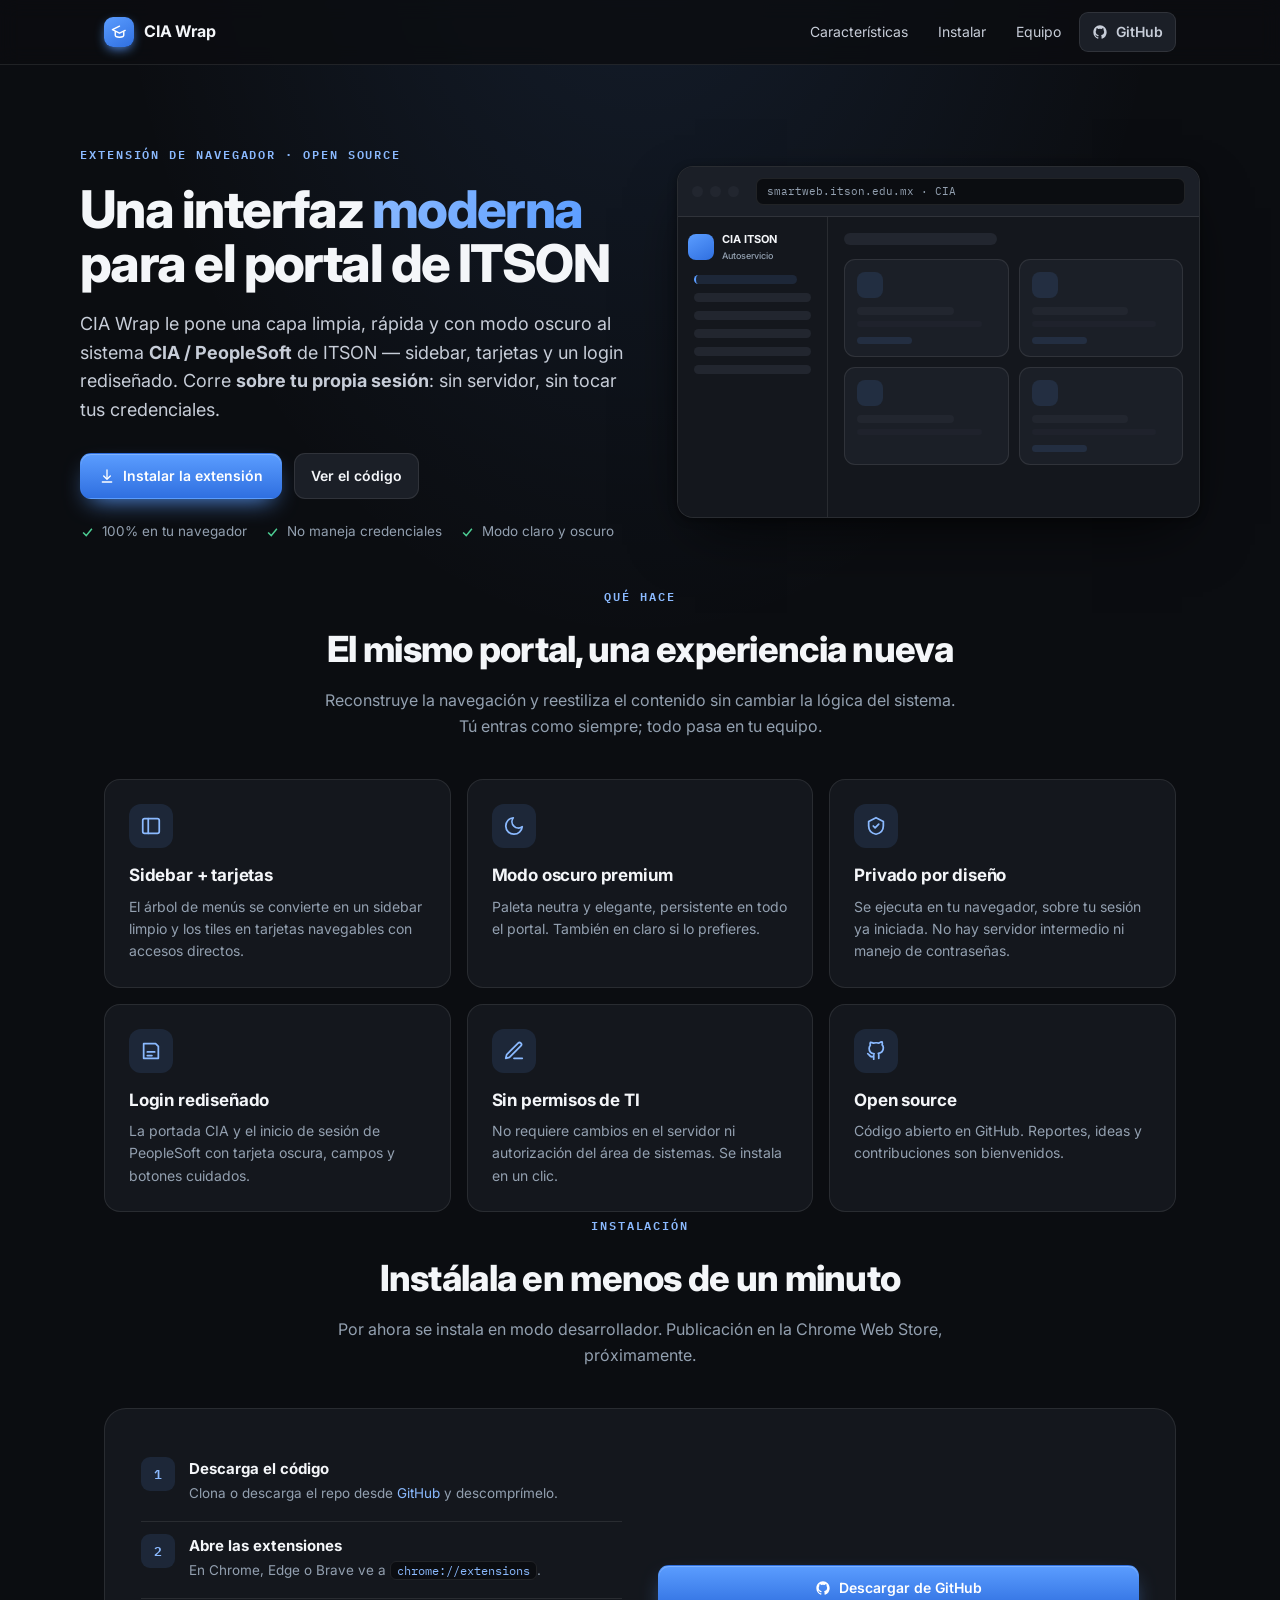
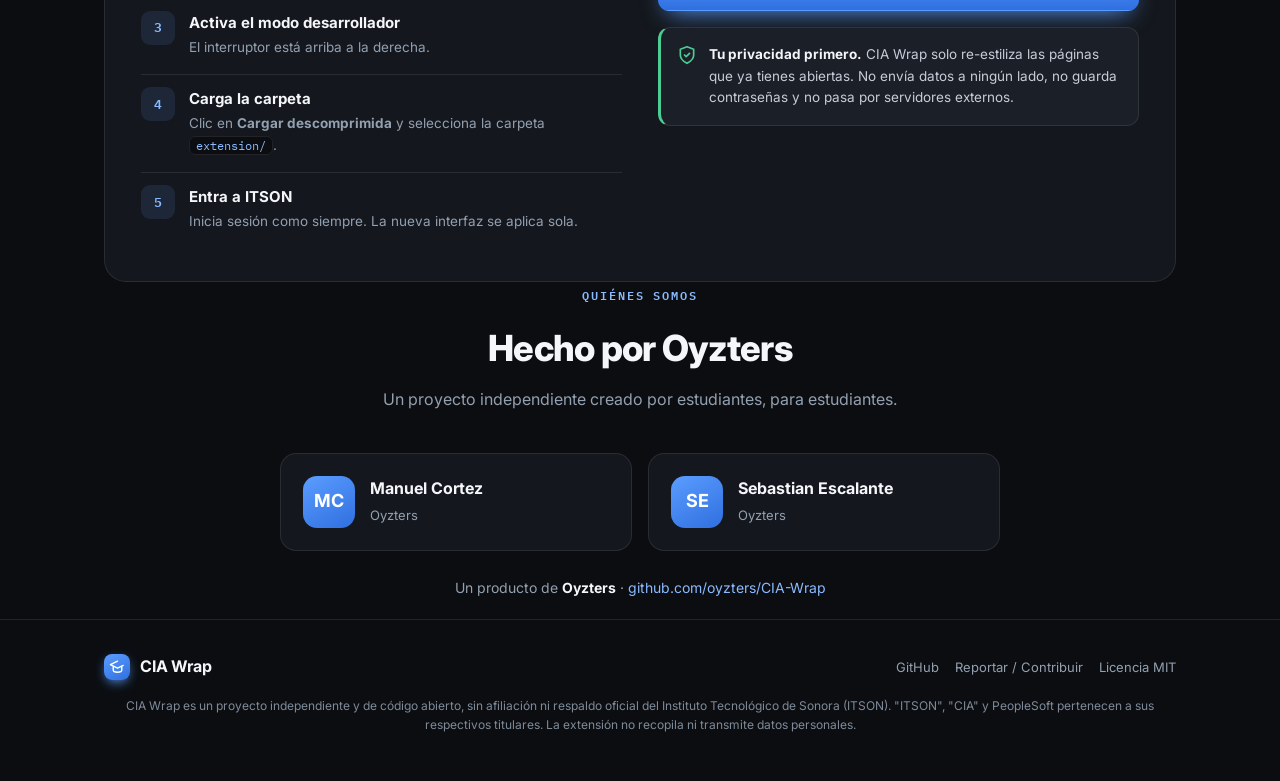
==== index.html @ 45fdf8cf "Landing page (index.html) para Vercel: producto CIA Wrap por Oyzters (Manuel Cortez & Sebastian Esca" ====
<!doctype html>
<html lang="es">
<head>
<meta charset="utf-8">
<meta name="viewport" content="width=device-width, initial-scale=1">
<title>CIA Wrap — Interfaz moderna para el portal de ITSON</title>
<meta name="description" content="Extensión de navegador que le pone una interfaz limpia, rápida y con modo oscuro al sistema CIA / PeopleSoft de ITSON. Corre sobre tu propia sesión: sin servidor, sin credenciales. Open source por Oyzters.">
<meta property="og:title" content="CIA Wrap — Interfaz moderna para el portal de ITSON">
<meta property="og:description" content="Una capa limpia y con modo oscuro sobre el portal CIA / PeopleSoft de ITSON. 100% en tu navegador, open source.">
<meta property="og:type" content="website">
<link rel="preconnect" href="https://fonts.googleapis.com">
<link rel="preconnect" href="https://fonts.gstatic.com" crossorigin>
<link href="https://fonts.googleapis.com/css2?family=Inter:wght@400;500;600;700;800&family=IBM+Plex+Mono:wght@500;600&display=swap" rel="stylesheet">
<style>
  :root{
    --bg:#0b0d11; --surface:#14171d; --surface2:#1b1f27; --surface3:#22262f;
    --ink:#f4f6f9; --ink2:#c7cdd8; --muted:#93a0b0; --line:rgba(255,255,255,.09); --line2:rgba(255,255,255,.16);
    --brand:#5b9dff; --brand2:#8bbaff; --brand-deep:#2f6fe0; --soft:rgba(91,157,255,.12);
    --ok:#4dcd93;
    --radius:16px;
    --sans:'Inter',system-ui,-apple-system,'Segoe UI',Roboto,sans-serif;
    --mono:'IBM Plex Mono',ui-monospace,Menlo,Consolas,monospace;
    --shadow:0 2px 8px rgba(0,0,0,.4), 0 24px 60px -18px rgba(0,0,0,.7);
  }
  *{box-sizing:border-box}
  html{scroll-behavior:smooth}
  body{margin:0; background:var(--bg); color:var(--ink); font-family:var(--sans); line-height:1.6;
    -webkit-font-smoothing:antialiased;
    background-image:radial-gradient(60% 50% at 50% -8%, rgba(91,157,255,.12), transparent 70%);}
  a{color:inherit; text-decoration:none}
  .wrap{max-width:1120px; margin:0 auto; padding:0 24px}
  .eyebrow{font-family:var(--mono); font-size:12px; font-weight:600; letter-spacing:.16em; text-transform:uppercase; color:var(--brand2)}

  /* nav */
  header.nav{position:sticky; top:0; z-index:50; backdrop-filter:blur(10px);
    background:color-mix(in srgb, var(--bg) 82%, transparent); border-bottom:1px solid var(--line)}
  .nav-in{display:flex; align-items:center; gap:16px; height:64px}
  .brand{display:flex; align-items:center; gap:10px; font-weight:700; letter-spacing:-.01em; font-size:16px}
  .brand .mk{width:30px; height:30px; border-radius:9px; display:grid; place-items:center; color:#fff;
    background:linear-gradient(150deg,var(--brand),var(--brand-deep)); box-shadow:0 4px 12px -3px var(--brand); font-size:14px}
  .brand .mk svg{width:17px;height:17px}
  .nav-links{margin-left:auto; display:flex; align-items:center; gap:6px}
  .nav-links a{padding:8px 12px; border-radius:9px; font-size:14px; color:var(--ink2)}
  .nav-links a:hover{background:var(--surface2); color:var(--ink)}
  .btn{display:inline-flex; align-items:center; gap:8px; border-radius:11px; font-weight:600; font-size:14px; cursor:pointer; border:1px solid transparent; transition:transform .12s, filter .12s, background .12s, border-color .12s}
  .btn svg{width:16px;height:16px}
  .btn-primary{background:linear-gradient(180deg,var(--brand),var(--brand-deep)); color:#fff; padding:11px 18px;
    box-shadow:0 10px 24px -10px var(--brand), inset 0 1px 0 rgba(255,255,255,.22)}
  .btn-primary:hover{filter:brightness(1.06); transform:translateY(-1px)}
  .btn-ghost{background:var(--surface2); color:var(--ink); border-color:var(--line); padding:11px 16px}
  .btn-ghost:hover{border-color:var(--line2)}

  /* hero */
  .hero{padding:76px 0 40px; display:grid; grid-template-columns:1.05fr 1fr; gap:48px; align-items:center}
  .hero h1{font-size:clamp(32px,4.6vw,52px); line-height:1.05; letter-spacing:-.03em; margin:16px 0 0; font-weight:800; text-wrap:balance}
  .hero h1 .g{background:linear-gradient(120deg,var(--brand2),var(--brand)); -webkit-background-clip:text; background-clip:text; color:transparent}
  .hero p.lead{color:var(--ink2); font-size:18px; margin:18px 0 28px; max-width:52ch}
  .hero .cta{display:flex; gap:12px; flex-wrap:wrap}
  .hero .tags{display:flex; gap:18px; flex-wrap:wrap; margin-top:22px; color:var(--muted); font-size:13.5px}
  .hero .tags span{display:inline-flex; align-items:center; gap:7px}
  .hero .tags svg{width:15px; height:15px; color:var(--ok)}

  /* mockup */
  .mock{background:var(--surface); border:1px solid var(--line); border-radius:16px; overflow:hidden; box-shadow:var(--shadow)}
  .mock .bar{display:flex; align-items:center; gap:7px; padding:11px 14px; border-bottom:1px solid var(--line); background:var(--surface2)}
  .mock .bar i{width:11px;height:11px;border-radius:50%;background:var(--surface3); display:block}
  .mock .bar .url{margin-left:10px; font-family:var(--mono); font-size:11px; color:var(--muted); background:var(--bg); border:1px solid var(--line); border-radius:7px; padding:4px 10px; flex:1}
  .mock .app{display:grid; grid-template-columns:150px 1fr; min-height:300px}
  .mock .side{border-right:1px solid var(--line); padding:14px 10px; background:var(--surface)}
  .mock .side .b{display:flex; align-items:center; gap:8px; margin-bottom:12px}
  .mock .side .b .l{width:26px;height:26px;border-radius:8px;background:linear-gradient(150deg,var(--brand),var(--brand-deep))}
  .mock .side .b .t{font-size:11px;font-weight:700}
  .mock .side .b .t small{display:block; color:var(--muted); font-weight:500; font-size:9px}
  .mock .side .i{height:9px; border-radius:5px; background:var(--surface3); margin:9px 6px}
  .mock .side .i.on{background:var(--soft); border-left:2px solid var(--brand); width:80%}
  .mock .main{padding:16px}
  .mock .main .h{height:12px; width:45%; border-radius:6px; background:var(--surface3); margin-bottom:14px}
  .mock .cards{display:grid; grid-template-columns:1fr 1fr; gap:10px}
  .mock .card{background:var(--surface2); border:1px solid var(--line); border-radius:11px; padding:12px}
  .mock .card .ic{width:26px;height:26px;border-radius:8px;background:var(--soft); margin-bottom:9px}
  .mock .card .l1{height:8px;width:70%;border-radius:4px;background:var(--surface3); margin-bottom:6px}
  .mock .card .l2{height:6px;width:90%;border-radius:4px;background:var(--surface3); opacity:.6}
  .mock .card .chip{height:7px;width:40%;border-radius:4px;background:var(--soft); margin-top:10px}

  /* sections */
  section{padding:56px 0}
  .sec-head{text-align:center; max-width:640px; margin:0 auto 40px}
  .sec-head h2{font-size:clamp(26px,3.4vw,36px); letter-spacing:-.02em; margin:12px 0 10px; font-weight:800; text-wrap:balance}
  .sec-head p{color:var(--muted); font-size:16px; margin:0}

  .features{display:grid; grid-template-columns:repeat(3,1fr); gap:16px}
  .feat{background:var(--surface); border:1px solid var(--line); border-radius:var(--radius); padding:24px; transition:border-color .15s, transform .15s}
  .feat:hover{border-color:var(--line2); transform:translateY(-3px)}
  .feat .fi{width:44px; height:44px; border-radius:12px; display:grid; place-items:center; background:var(--soft); color:var(--brand2); margin-bottom:14px}
  .feat .fi svg{width:22px; height:22px}
  .feat h3{margin:0 0 6px; font-size:17px; letter-spacing:-.01em}
  .feat p{margin:0; color:var(--muted); font-size:14px}

  /* install */
  .install{background:var(--surface); border:1px solid var(--line); border-radius:22px; padding:36px; display:grid; grid-template-columns:1fr 1fr; gap:36px}
  .steps{counter-reset:s; display:flex; flex-direction:column; gap:4px}
  .step{display:grid; grid-template-columns:34px 1fr; gap:14px; padding:12px 0; border-top:1px solid var(--line)}
  .step:first-child{border-top:none}
  .step::before{counter-increment:s; content:counter(s); font-family:var(--mono); font-weight:600; font-size:13px; color:var(--brand2);
    width:34px; height:34px; display:grid; place-items:center; background:var(--soft); border-radius:9px}
  .step h4{margin:0 0 2px; font-size:15px}
  .step p{margin:0; color:var(--muted); font-size:13.5px}
  .step code{font-family:var(--mono); font-size:12px; background:var(--bg); border:1px solid var(--line); border-radius:6px; padding:1px 6px; color:var(--brand2)}
  .install .aside{display:flex; flex-direction:column; justify-content:center; gap:16px}
  .install .note{display:flex; gap:12px; background:var(--surface2); border:1px solid var(--line); border-left:3px solid var(--ok); border-radius:12px; padding:16px}
  .install .note svg{width:20px;height:20px;color:var(--ok); flex:0 0 auto; margin-top:1px}
  .install .note p{margin:0; font-size:13.5px; color:var(--ink2)}
  .install .note b{color:var(--ink)}

  /* team */
  .team{display:grid; grid-template-columns:repeat(2,1fr); gap:16px; max-width:720px; margin:0 auto}
  .member{background:var(--surface); border:1px solid var(--line); border-radius:var(--radius); padding:22px; display:flex; align-items:center; gap:15px}
  .member .av{width:52px; height:52px; border-radius:14px; display:grid; place-items:center; font-weight:700; font-size:18px; color:#fff;
    background:linear-gradient(150deg,var(--brand),var(--brand-deep))}
  .member h4{margin:0; font-size:16px}
  .member span{color:var(--muted); font-size:13px}
  .oyz{text-align:center; margin-top:26px; color:var(--muted); font-size:14px}
  .oyz b{color:var(--ink)}

  /* footer */
  footer{border-top:1px solid var(--line); padding:34px 0 46px; margin-top:20px}
  .foot{display:flex; align-items:center; gap:16px; flex-wrap:wrap; color:var(--muted); font-size:13px}
  .foot .brand{color:var(--ink)}
  .foot a:hover{color:var(--ink)}
  .foot .sp{flex:1}
  .disclaimer{max-width:1120px; margin:16px auto 0; padding:0 24px; color:var(--muted); font-size:12px; line-height:1.6; text-align:center; opacity:.85}

  @media (max-width:880px){
    .hero{grid-template-columns:1fr; gap:32px; padding-top:48px}
    .features{grid-template-columns:1fr}
    .install{grid-template-columns:1fr; padding:26px}
    .team{grid-template-columns:1fr}
    .nav-links a:not(.btn){display:none}
  }
  @media (prefers-reduced-motion:reduce){*{transition:none!important; scroll-behavior:auto}}
</style>
</head>
<body>

<header class="nav">
  <div class="wrap nav-in">
    <div class="brand"><span class="mk"><svg viewBox="0 0 24 24" fill="none" stroke="currentColor" stroke-width="2" stroke-linecap="round" stroke-linejoin="round"><path d="M12 3 2 8l10 5 8-4"/><path d="M6 11v5c0 1.5 2.7 2.6 6 2.6s6-1.1 6-2.6v-5"/></svg></span> CIA&nbsp;Wrap</div>
    <nav class="nav-links">
      <a href="#features">Características</a>
      <a href="#install">Instalar</a>
      <a href="#team">Equipo</a>
      <a class="btn btn-ghost" href="https://github.com/oyzters/CIA-Wrap" target="_blank" rel="noopener"><svg viewBox="0 0 24 24" fill="currentColor"><path d="M12 2C6.5 2 2 6.6 2 12.3c0 4.5 2.9 8.3 6.8 9.7.5.1.7-.2.7-.5v-1.7c-2.8.6-3.4-1.4-3.4-1.4-.4-1.2-1.1-1.5-1.1-1.5-.9-.6.1-.6.1-.6 1 .1 1.5 1 1.5 1 .9 1.6 2.4 1.1 3 .9.1-.7.3-1.1.6-1.4-2.2-.3-4.6-1.1-4.6-5 0-1.1.4-2 1-2.7-.1-.3-.4-1.3.1-2.7 0 0 .8-.3 2.7 1a9.4 9.4 0 0 1 5 0c1.9-1.3 2.7-1 2.7-1 .5 1.4.2 2.4.1 2.7.6.7 1 1.6 1 2.7 0 3.9-2.3 4.7-4.6 5 .4.3.7.9.7 1.9v2.8c0 .3.2.6.7.5A10.3 10.3 0 0 0 22 12.3C22 6.6 17.5 2 12 2z"/></svg>GitHub</a>
    </nav>
  </div>
</header>

<main>
  <!-- HERO -->
  <section class="wrap hero">
    <div>
      <span class="eyebrow">Extensión de navegador · Open source</span>
      <h1>Una interfaz <span class="g">moderna</span> para el portal de ITSON</h1>
      <p class="lead">CIA Wrap le pone una capa limpia, rápida y con modo oscuro al sistema <strong>CIA / PeopleSoft</strong> de ITSON — sidebar, tarjetas y un login rediseñado. Corre <strong>sobre tu propia sesión</strong>: sin servidor, sin tocar tus credenciales.</p>
      <div class="cta">
        <a class="btn btn-primary" href="#install"><svg viewBox="0 0 24 24" fill="none" stroke="currentColor" stroke-width="2" stroke-linecap="round" stroke-linejoin="round"><path d="M12 3v12"/><path d="m7 12 5 5 5-5"/><path d="M5 21h14"/></svg>Instalar la extensión</a>
        <a class="btn btn-ghost" href="https://github.com/oyzters/CIA-Wrap" target="_blank" rel="noopener">Ver el código</a>
      </div>
      <div class="tags">
        <span><svg viewBox="0 0 24 24" fill="none" stroke="currentColor" stroke-width="2.4"><path d="m5 12 5 5 9-11"/></svg>100% en tu navegador</span>
        <span><svg viewBox="0 0 24 24" fill="none" stroke="currentColor" stroke-width="2.4"><path d="m5 12 5 5 9-11"/></svg>No maneja credenciales</span>
        <span><svg viewBox="0 0 24 24" fill="none" stroke="currentColor" stroke-width="2.4"><path d="m5 12 5 5 9-11"/></svg>Modo claro y oscuro</span>
      </div>
    </div>

    <div class="mock" aria-hidden="true">
      <div class="bar"><i></i><i></i><i></i><span class="url">smartweb.itson.edu.mx · CIA</span></div>
      <div class="app">
        <div class="side">
          <div class="b"><span class="l"></span><span class="t">CIA ITSON<small>Autoservicio</small></span></div>
          <div class="i on"></div><div class="i"></div><div class="i"></div><div class="i"></div><div class="i"></div><div class="i"></div>
        </div>
        <div class="main">
          <div class="h"></div>
          <div class="cards">
            <div class="card"><div class="ic"></div><div class="l1"></div><div class="l2"></div><div class="chip"></div></div>
            <div class="card"><div class="ic"></div><div class="l1"></div><div class="l2"></div><div class="chip"></div></div>
            <div class="card"><div class="ic"></div><div class="l1"></div><div class="l2"></div></div>
            <div class="card"><div class="ic"></div><div class="l1"></div><div class="l2"></div><div class="chip"></div></div>
          </div>
        </div>
      </div>
    </div>
  </section>

  <!-- FEATURES -->
  <section id="features" class="wrap">
    <div class="sec-head">
      <span class="eyebrow">Qué hace</span>
      <h2>El mismo portal, una experiencia nueva</h2>
      <p>Reconstruye la navegación y reestiliza el contenido sin cambiar la lógica del sistema. Tú entras como siempre; todo pasa en tu equipo.</p>
    </div>
    <div class="features">
      <div class="feat"><div class="fi"><svg viewBox="0 0 24 24" fill="none" stroke="currentColor" stroke-width="1.9" stroke-linecap="round" stroke-linejoin="round"><rect x="3" y="4" width="18" height="16" rx="2"/><path d="M9 4v16"/></svg></div><h3>Sidebar + tarjetas</h3><p>El árbol de menús se convierte en un sidebar limpio y los tiles en tarjetas navegables con accesos directos.</p></div>
      <div class="feat"><div class="fi"><svg viewBox="0 0 24 24" fill="none" stroke="currentColor" stroke-width="1.9" stroke-linecap="round" stroke-linejoin="round"><path d="M21 12.8A9 9 0 1 1 11.2 3a7 7 0 0 0 9.8 9.8z"/></svg></div><h3>Modo oscuro premium</h3><p>Paleta neutra y elegante, persistente en todo el portal. También en claro si lo prefieres.</p></div>
      <div class="feat"><div class="fi"><svg viewBox="0 0 24 24" fill="none" stroke="currentColor" stroke-width="1.9" stroke-linecap="round" stroke-linejoin="round"><path d="M12 3l8 4v5c0 5-3.5 8-8 9-4.5-1-8-4-8-9V7z"/><path d="m9 12 2 2 4-4"/></svg></div><h3>Privado por diseño</h3><p>Se ejecuta en tu navegador, sobre tu sesión ya iniciada. No hay servidor intermedio ni manejo de contraseñas.</p></div>
      <div class="feat"><div class="fi"><svg viewBox="0 0 24 24" fill="none" stroke="currentColor" stroke-width="1.9" stroke-linecap="round" stroke-linejoin="round"><path d="M4 4h13l3 3v13H4z"/><path d="M8 13h8M8 17h5"/></svg></div><h3>Login rediseñado</h3><p>La portada CIA y el inicio de sesión de PeopleSoft con tarjeta oscura, campos y botones cuidados.</p></div>
      <div class="feat"><div class="fi"><svg viewBox="0 0 24 24" fill="none" stroke="currentColor" stroke-width="1.9" stroke-linecap="round" stroke-linejoin="round"><path d="M12 20h9"/><path d="M16.5 3.5a2.1 2.1 0 0 1 3 3L7 19l-4 1 1-4z"/></svg></div><h3>Sin permisos de TI</h3><p>No requiere cambios en el servidor ni autorización del área de sistemas. Se instala en un clic.</p></div>
      <div class="feat"><div class="fi"><svg viewBox="0 0 24 24" fill="none" stroke="currentColor" stroke-width="1.9" stroke-linecap="round" stroke-linejoin="round"><path d="M9 18c-4 1.5-4-2.5-6-3m12 5v-3.5c0-1 .1-1.4-.5-2 2.8-.3 5.5-1.4 5.5-6a4.6 4.6 0 0 0-1.3-3.2 4.3 4.3 0 0 0-.1-3.2s-1-.3-3.4 1.3a11.7 11.7 0 0 0-6 0C6.9 2.3 5.9 2.6 5.9 2.6a4.3 4.3 0 0 0-.1 3.2A4.6 4.6 0 0 0 4.5 9c0 4.6 2.7 5.7 5.5 6-.6.6-.6 1.2-.5 2V21"/></svg></div><h3>Open source</h3><p>Código abierto en GitHub. Reportes, ideas y contribuciones son bienvenidos.</p></div>
    </div>
  </section>

  <!-- INSTALL -->
  <section id="install" class="wrap">
    <div class="sec-head">
      <span class="eyebrow">Instalación</span>
      <h2>Instálala en menos de un minuto</h2>
      <p>Por ahora se instala en modo desarrollador. Publicación en la Chrome Web Store, próximamente.</p>
    </div>
    <div class="install">
      <div class="steps">
        <div class="step"><div><h4>Descarga el código</h4><p>Clona o descarga el repo desde <a href="https://github.com/oyzters/CIA-Wrap" target="_blank" rel="noopener" style="color:var(--brand2)">GitHub</a> y descomprímelo.</p></div></div>
        <div class="step"><div><h4>Abre las extensiones</h4><p>En Chrome, Edge o Brave ve a <code>chrome://extensions</code>.</p></div></div>
        <div class="step"><div><h4>Activa el modo desarrollador</h4><p>El interruptor está arriba a la derecha.</p></div></div>
        <div class="step"><div><h4>Carga la carpeta</h4><p>Clic en <b>Cargar descomprimida</b> y selecciona la carpeta <code>extension/</code>.</p></div></div>
        <div class="step"><div><h4>Entra a ITSON</h4><p>Inicia sesión como siempre. La nueva interfaz se aplica sola.</p></div></div>
      </div>
      <div class="aside">
        <a class="btn btn-primary" href="https://github.com/oyzters/CIA-Wrap" target="_blank" rel="noopener" style="justify-content:center"><svg viewBox="0 0 24 24" fill="currentColor"><path d="M12 2C6.5 2 2 6.6 2 12.3c0 4.5 2.9 8.3 6.8 9.7.5.1.7-.2.7-.5v-1.7c-2.8.6-3.4-1.4-3.4-1.4-.4-1.2-1.1-1.5-1.1-1.5-.9-.6.1-.6.1-.6 1 .1 1.5 1 1.5 1 .9 1.6 2.4 1.1 3 .9.1-.7.3-1.1.6-1.4-2.2-.3-4.6-1.1-4.6-5 0-1.1.4-2 1-2.7-.1-.3-.4-1.3.1-2.7 0 0 .8-.3 2.7 1a9.4 9.4 0 0 1 5 0c1.9-1.3 2.7-1 2.7-1 .5 1.4.2 2.4.1 2.7.6.7 1 1.6 1 2.7 0 3.9-2.3 4.7-4.6 5 .4.3.7.9.7 1.9v2.8c0 .3.2.6.7.5A10.3 10.3 0 0 0 22 12.3C22 6.6 17.5 2 12 2z"/></svg>Descargar de GitHub</a>
        <div class="note">
          <svg viewBox="0 0 24 24" fill="none" stroke="currentColor" stroke-width="2" stroke-linecap="round" stroke-linejoin="round"><path d="M12 22s8-4 8-10V5l-8-3-8 3v7c0 6 8 10 8 10z"/><path d="m9 12 2 2 4-4"/></svg>
          <p><b>Tu privacidad primero.</b> CIA Wrap solo re-estiliza las páginas que ya tienes abiertas. No envía datos a ningún lado, no guarda contraseñas y no pasa por servidores externos.</p>
        </div>
      </div>
    </div>
  </section>

  <!-- TEAM -->
  <section id="team" class="wrap">
    <div class="sec-head">
      <span class="eyebrow">Quiénes somos</span>
      <h2>Hecho por Oyzters</h2>
      <p>Un proyecto independiente creado por estudiantes, para estudiantes.</p>
    </div>
    <div class="team">
      <div class="member"><div class="av">MC</div><div><h4>Manuel Cortez</h4><span>Oyzters</span></div></div>
      <div class="member"><div class="av">SE</div><div><h4>Sebastian Escalante</h4><span>Oyzters</span></div></div>
    </div>
    <p class="oyz">Un producto de <b>Oyzters</b> · <a href="https://github.com/oyzters/CIA-Wrap" target="_blank" rel="noopener" style="color:var(--brand2)">github.com/oyzters/CIA-Wrap</a></p>
  </section>
</main>

<footer>
  <div class="wrap foot">
    <span class="brand"><span class="mk" style="width:26px;height:26px;border-radius:8px;display:inline-grid;place-items:center;color:#fff;background:linear-gradient(150deg,var(--brand),var(--brand-deep))"><svg viewBox="0 0 24 24" width="15" height="15" fill="none" stroke="currentColor" stroke-width="2" stroke-linecap="round" stroke-linejoin="round"><path d="M12 3 2 8l10 5 8-4"/><path d="M6 11v5c0 1.5 2.7 2.6 6 2.6s6-1.1 6-2.6v-5"/></svg></span> CIA Wrap</span>
    <span class="sp"></span>
    <a href="https://github.com/oyzters/CIA-Wrap" target="_blank" rel="noopener">GitHub</a>
    <a href="https://github.com/oyzters/CIA-Wrap/issues" target="_blank" rel="noopener">Reportar / Contribuir</a>
    <span>Licencia MIT</span>
  </div>
  <p class="disclaimer">CIA Wrap es un proyecto independiente y de código abierto, sin afiliación ni respaldo oficial del Instituto Tecnológico de Sonora (ITSON). "ITSON", "CIA" y PeopleSoft pertenecen a sus respectivos titulares. La extensión no recopila ni transmite datos personales.</p>
</footer>

</body>
</html>
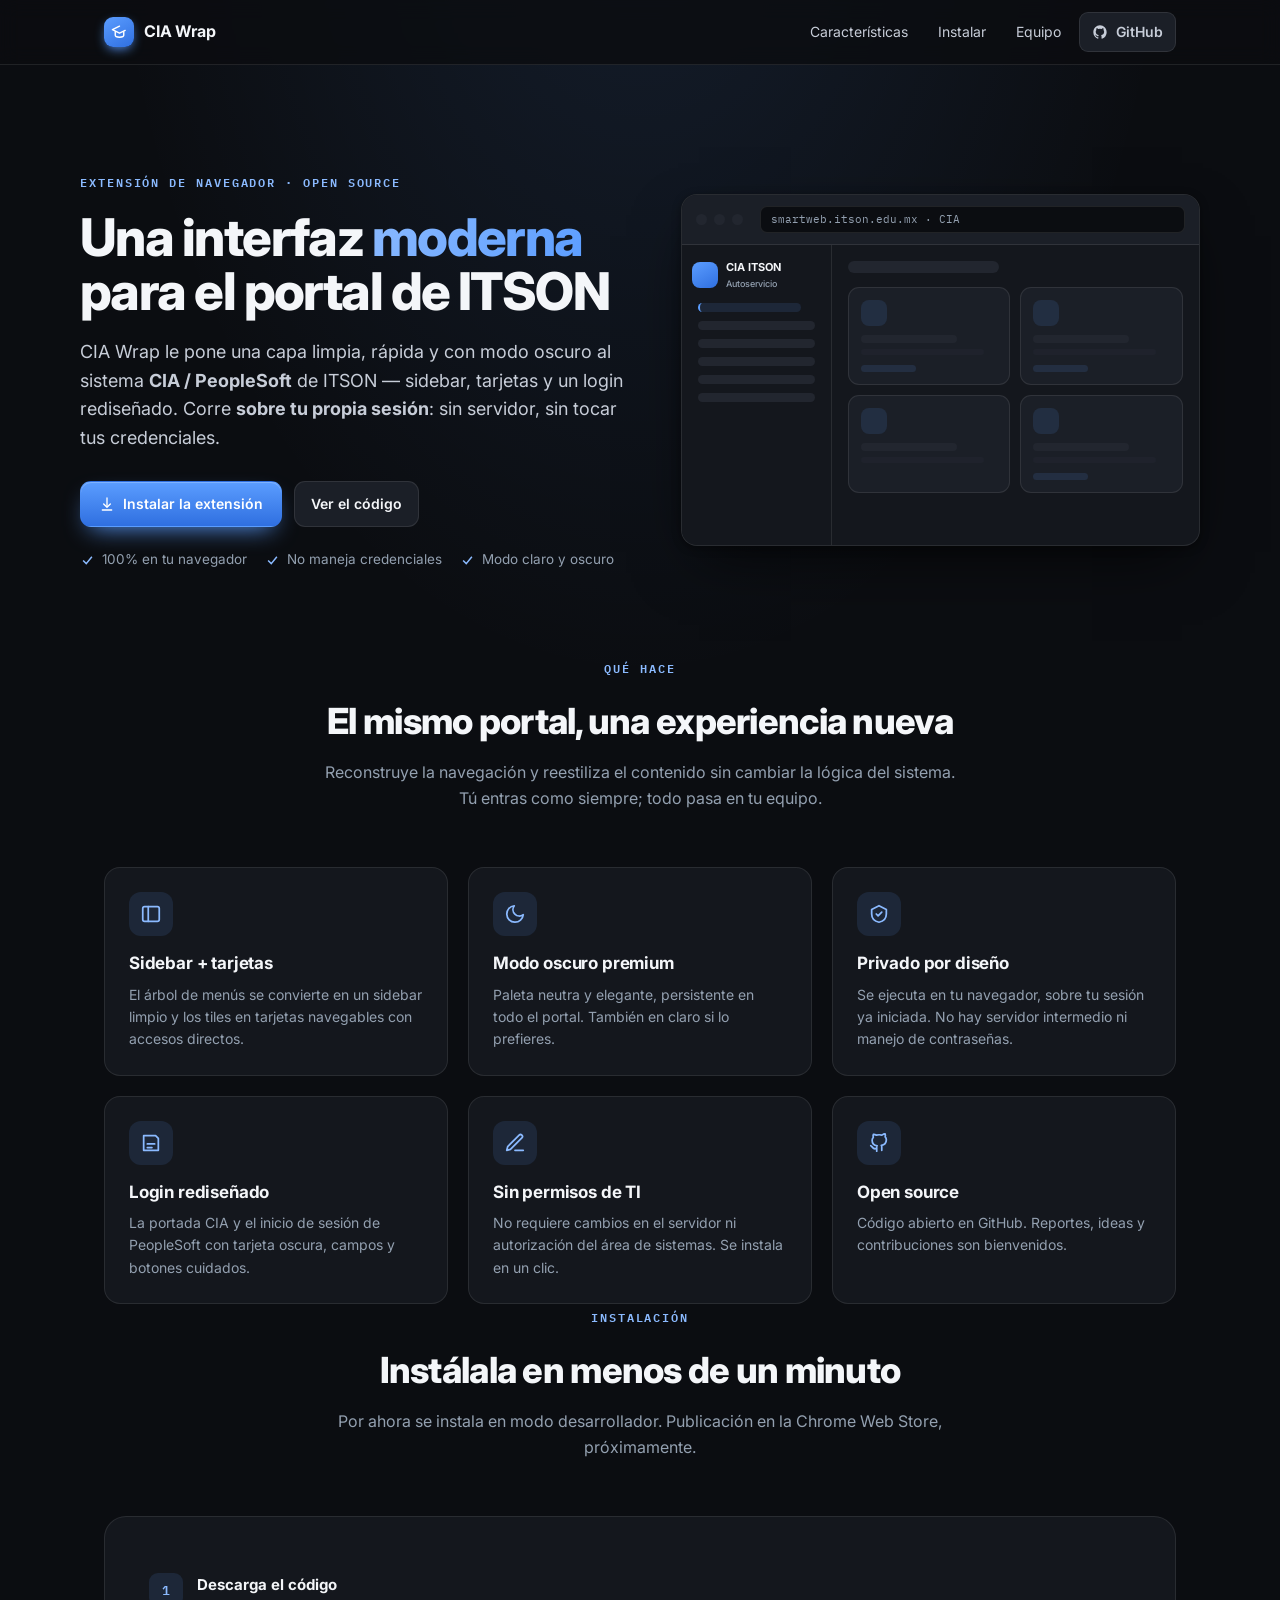
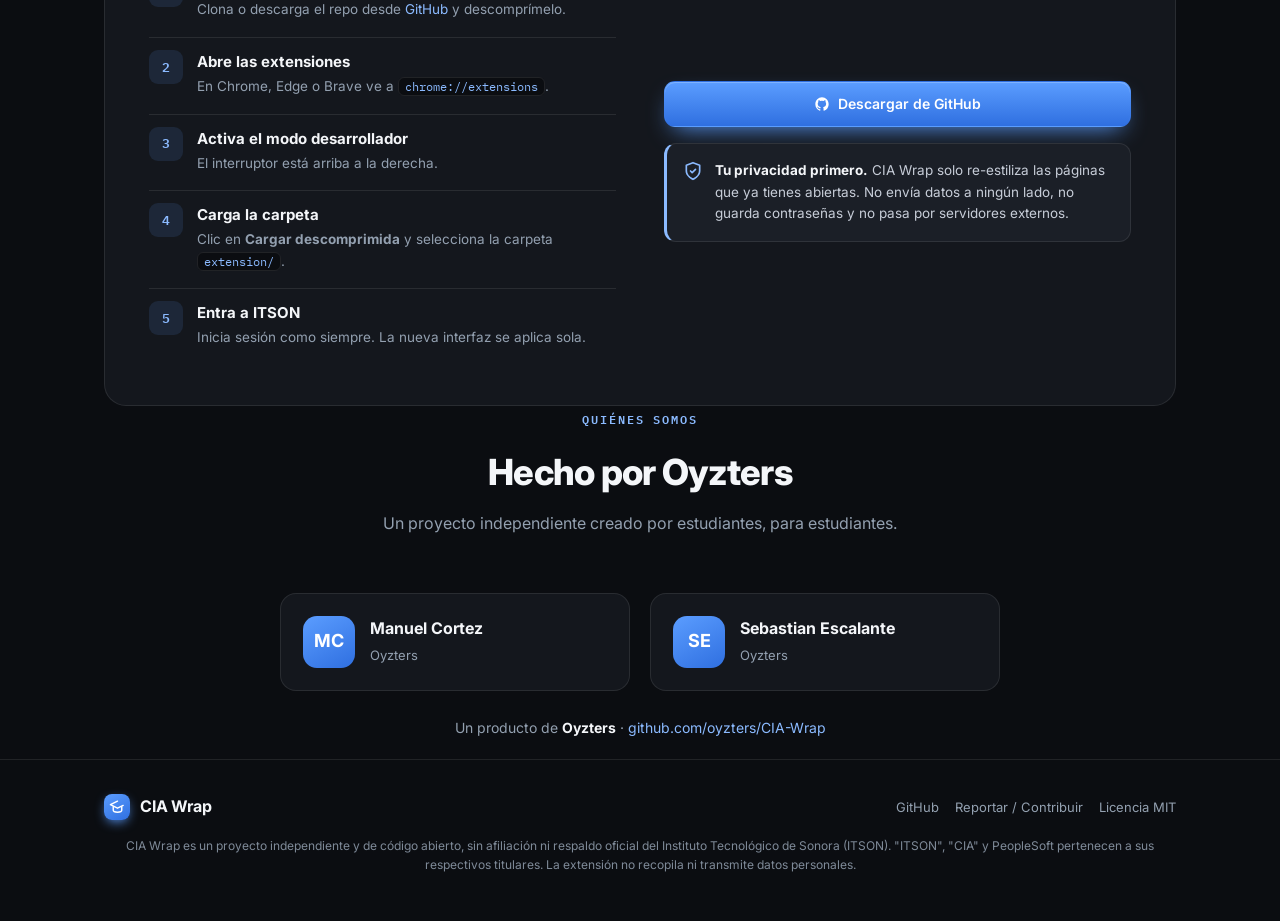
==== commit 44e541f9: "Landing: quitar acentos verdes (todo a azul, un solo acento) + mas espacio entre secciones (padding " ====
--- a/index.html
+++ b/index.html
@@ -16,7 +16,7 @@
     --bg:#0b0d11; --surface:#14171d; --surface2:#1b1f27; --surface3:#22262f;
     --ink:#f4f6f9; --ink2:#c7cdd8; --muted:#93a0b0; --line:rgba(255,255,255,.09); --line2:rgba(255,255,255,.16);
     --brand:#5b9dff; --brand2:#8bbaff; --brand-deep:#2f6fe0; --soft:rgba(91,157,255,.12);
-    --ok:#4dcd93;
+    --ok:#8bbaff;
     --radius:16px;
     --sans:'Inter',system-ui,-apple-system,'Segoe UI',Roboto,sans-serif;
     --mono:'IBM Plex Mono',ui-monospace,Menlo,Consolas,monospace;
@@ -51,7 +51,7 @@
   .btn-ghost:hover{border-color:var(--line2)}
 
   /* hero */
-  .hero{padding:76px 0 40px; display:grid; grid-template-columns:1.05fr 1fr; gap:48px; align-items:center}
+  .hero{padding:104px 0 84px; display:grid; grid-template-columns:1.05fr 1fr; gap:56px; align-items:center}
   .hero h1{font-size:clamp(32px,4.6vw,52px); line-height:1.05; letter-spacing:-.03em; margin:16px 0 0; font-weight:800; text-wrap:balance}
   .hero h1 .g{background:linear-gradient(120deg,var(--brand2),var(--brand)); -webkit-background-clip:text; background-clip:text; color:transparent}
   .hero p.lead{color:var(--ink2); font-size:18px; margin:18px 0 28px; max-width:52ch}
@@ -83,12 +83,12 @@
   .mock .card .chip{height:7px;width:40%;border-radius:4px;background:var(--soft); margin-top:10px}
 
   /* sections */
-  section{padding:56px 0}
-  .sec-head{text-align:center; max-width:640px; margin:0 auto 40px}
+  section{padding:96px 0}
+  .sec-head{text-align:center; max-width:640px; margin:0 auto 56px}
   .sec-head h2{font-size:clamp(26px,3.4vw,36px); letter-spacing:-.02em; margin:12px 0 10px; font-weight:800; text-wrap:balance}
   .sec-head p{color:var(--muted); font-size:16px; margin:0}
 
-  .features{display:grid; grid-template-columns:repeat(3,1fr); gap:16px}
+  .features{display:grid; grid-template-columns:repeat(3,1fr); gap:20px}
   .feat{background:var(--surface); border:1px solid var(--line); border-radius:var(--radius); padding:24px; transition:border-color .15s, transform .15s}
   .feat:hover{border-color:var(--line2); transform:translateY(-3px)}
   .feat .fi{width:44px; height:44px; border-radius:12px; display:grid; place-items:center; background:var(--soft); color:var(--brand2); margin-bottom:14px}
@@ -97,7 +97,7 @@
   .feat p{margin:0; color:var(--muted); font-size:14px}
 
   /* install */
-  .install{background:var(--surface); border:1px solid var(--line); border-radius:22px; padding:36px; display:grid; grid-template-columns:1fr 1fr; gap:36px}
+  .install{background:var(--surface); border:1px solid var(--line); border-radius:22px; padding:44px; display:grid; grid-template-columns:1fr 1fr; gap:48px}
   .steps{counter-reset:s; display:flex; flex-direction:column; gap:4px}
   .step{display:grid; grid-template-columns:34px 1fr; gap:14px; padding:12px 0; border-top:1px solid var(--line)}
   .step:first-child{border-top:none}
@@ -113,7 +113,7 @@
   .install .note b{color:var(--ink)}
 
   /* team */
-  .team{display:grid; grid-template-columns:repeat(2,1fr); gap:16px; max-width:720px; margin:0 auto}
+  .team{display:grid; grid-template-columns:repeat(2,1fr); gap:20px; max-width:720px; margin:0 auto}
   .member{background:var(--surface); border:1px solid var(--line); border-radius:var(--radius); padding:22px; display:flex; align-items:center; gap:15px}
   .member .av{width:52px; height:52px; border-radius:14px; display:grid; place-items:center; font-weight:700; font-size:18px; color:#fff;
     background:linear-gradient(150deg,var(--brand),var(--brand-deep))}
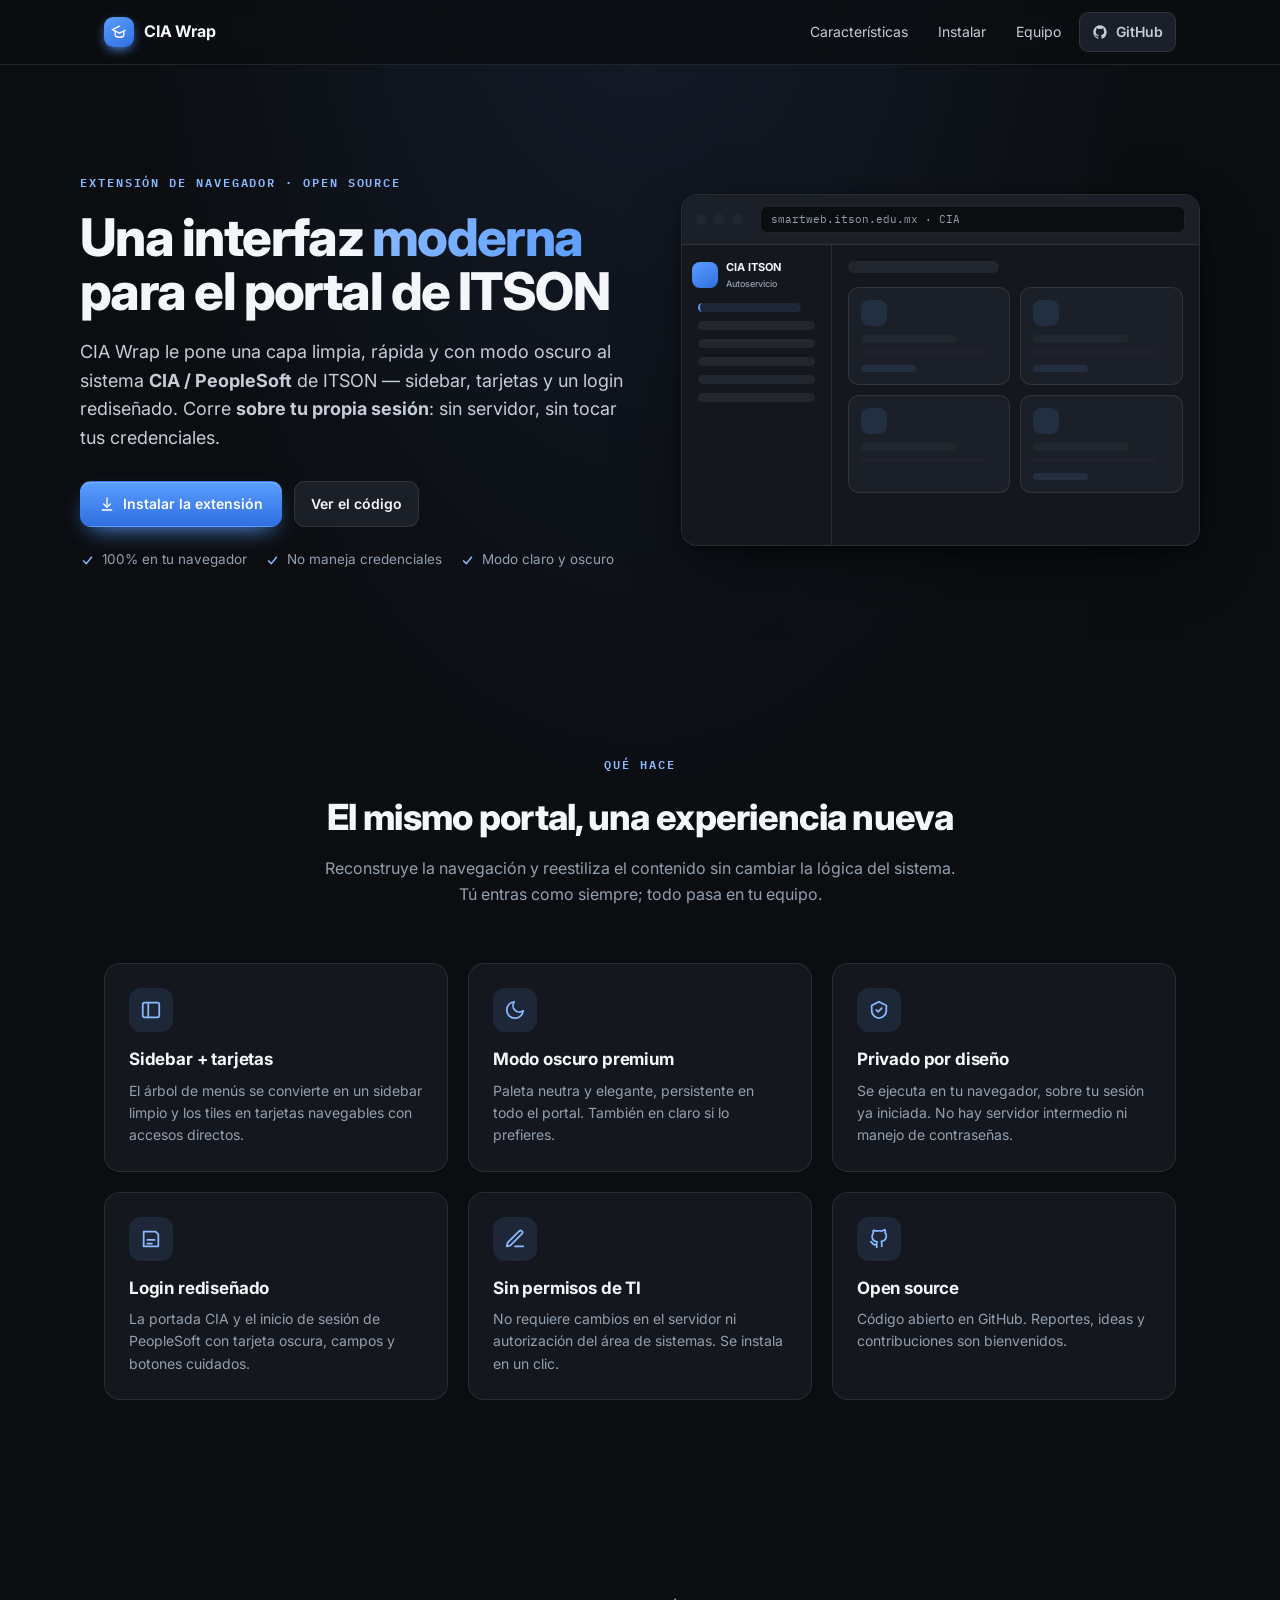
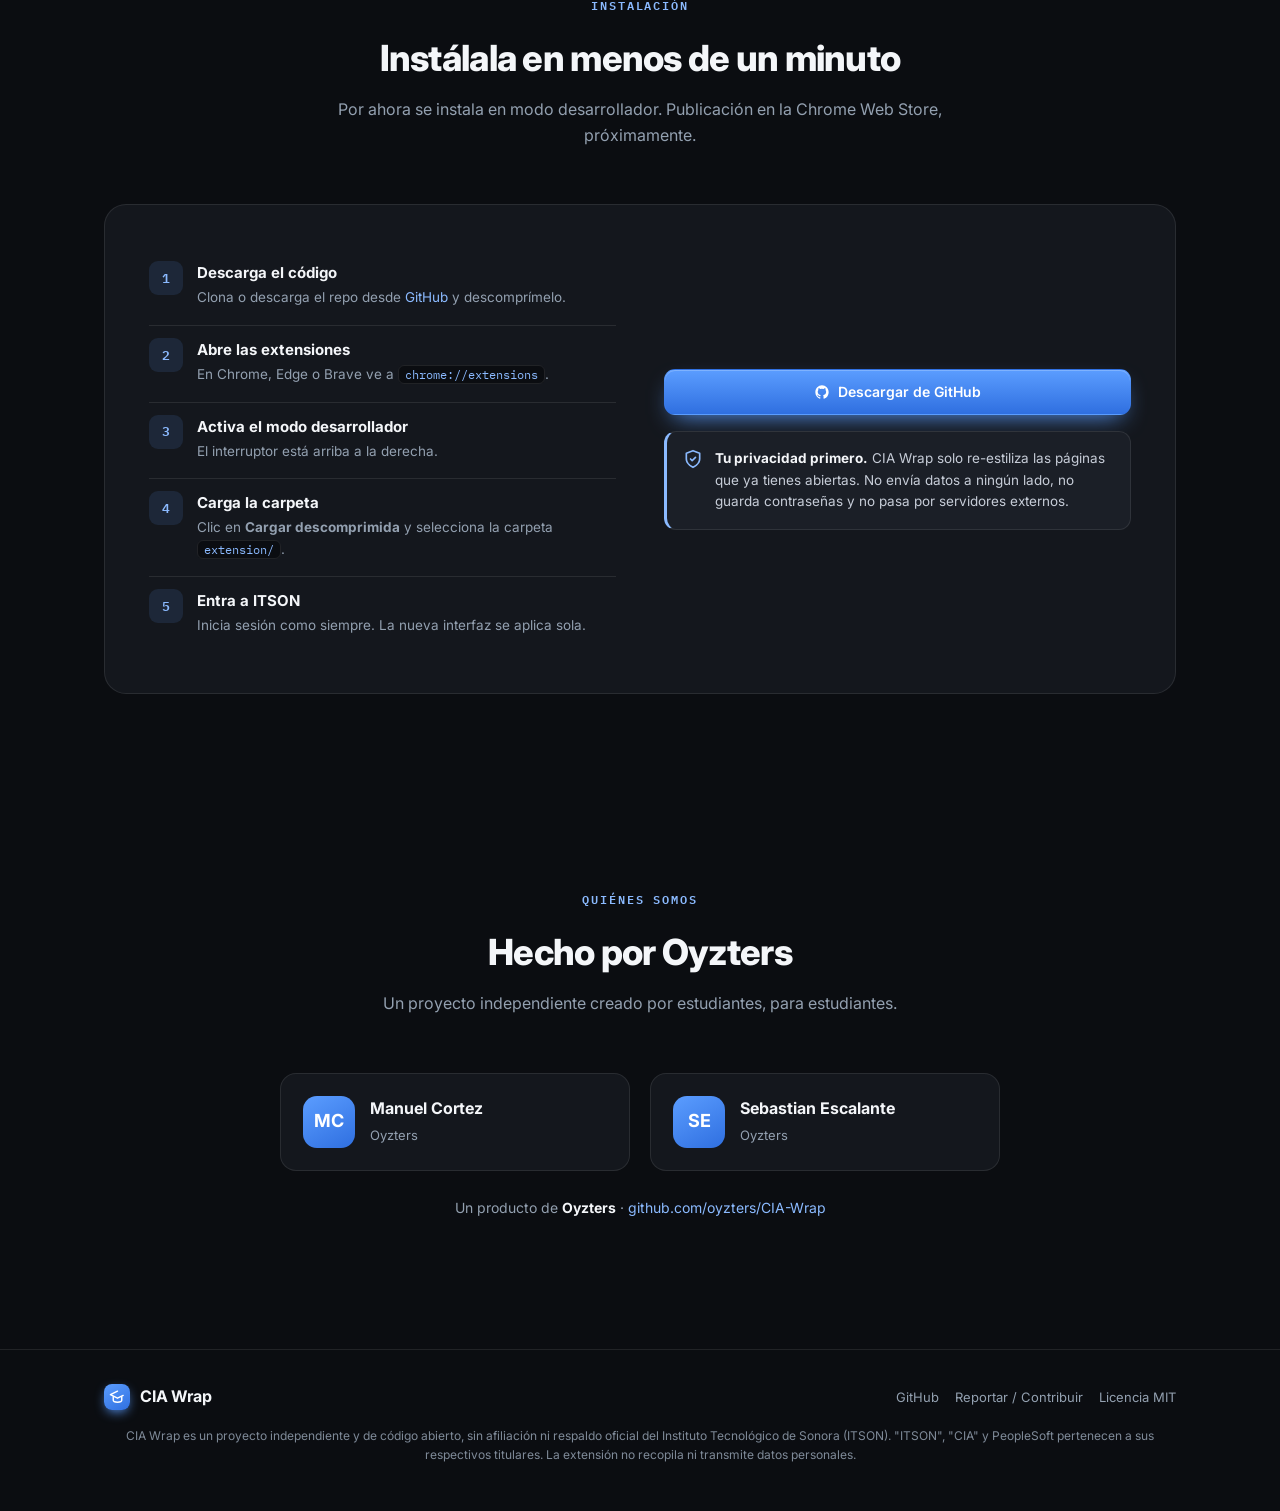
==== commit 228fcb92: "Fix landing: .wrap reseteaba el padding vertical de las secciones (padding:0 24px) -> padding-inline" ====
--- a/index.html
+++ b/index.html
@@ -28,7 +28,7 @@
     -webkit-font-smoothing:antialiased;
     background-image:radial-gradient(60% 50% at 50% -8%, rgba(91,157,255,.12), transparent 70%);}
   a{color:inherit; text-decoration:none}
-  .wrap{max-width:1120px; margin:0 auto; padding:0 24px}
+  .wrap{max-width:1120px; margin:0 auto; padding-inline:24px}
   .eyebrow{font-family:var(--mono); font-size:12px; font-weight:600; letter-spacing:.16em; text-transform:uppercase; color:var(--brand2)}
 
   /* nav */
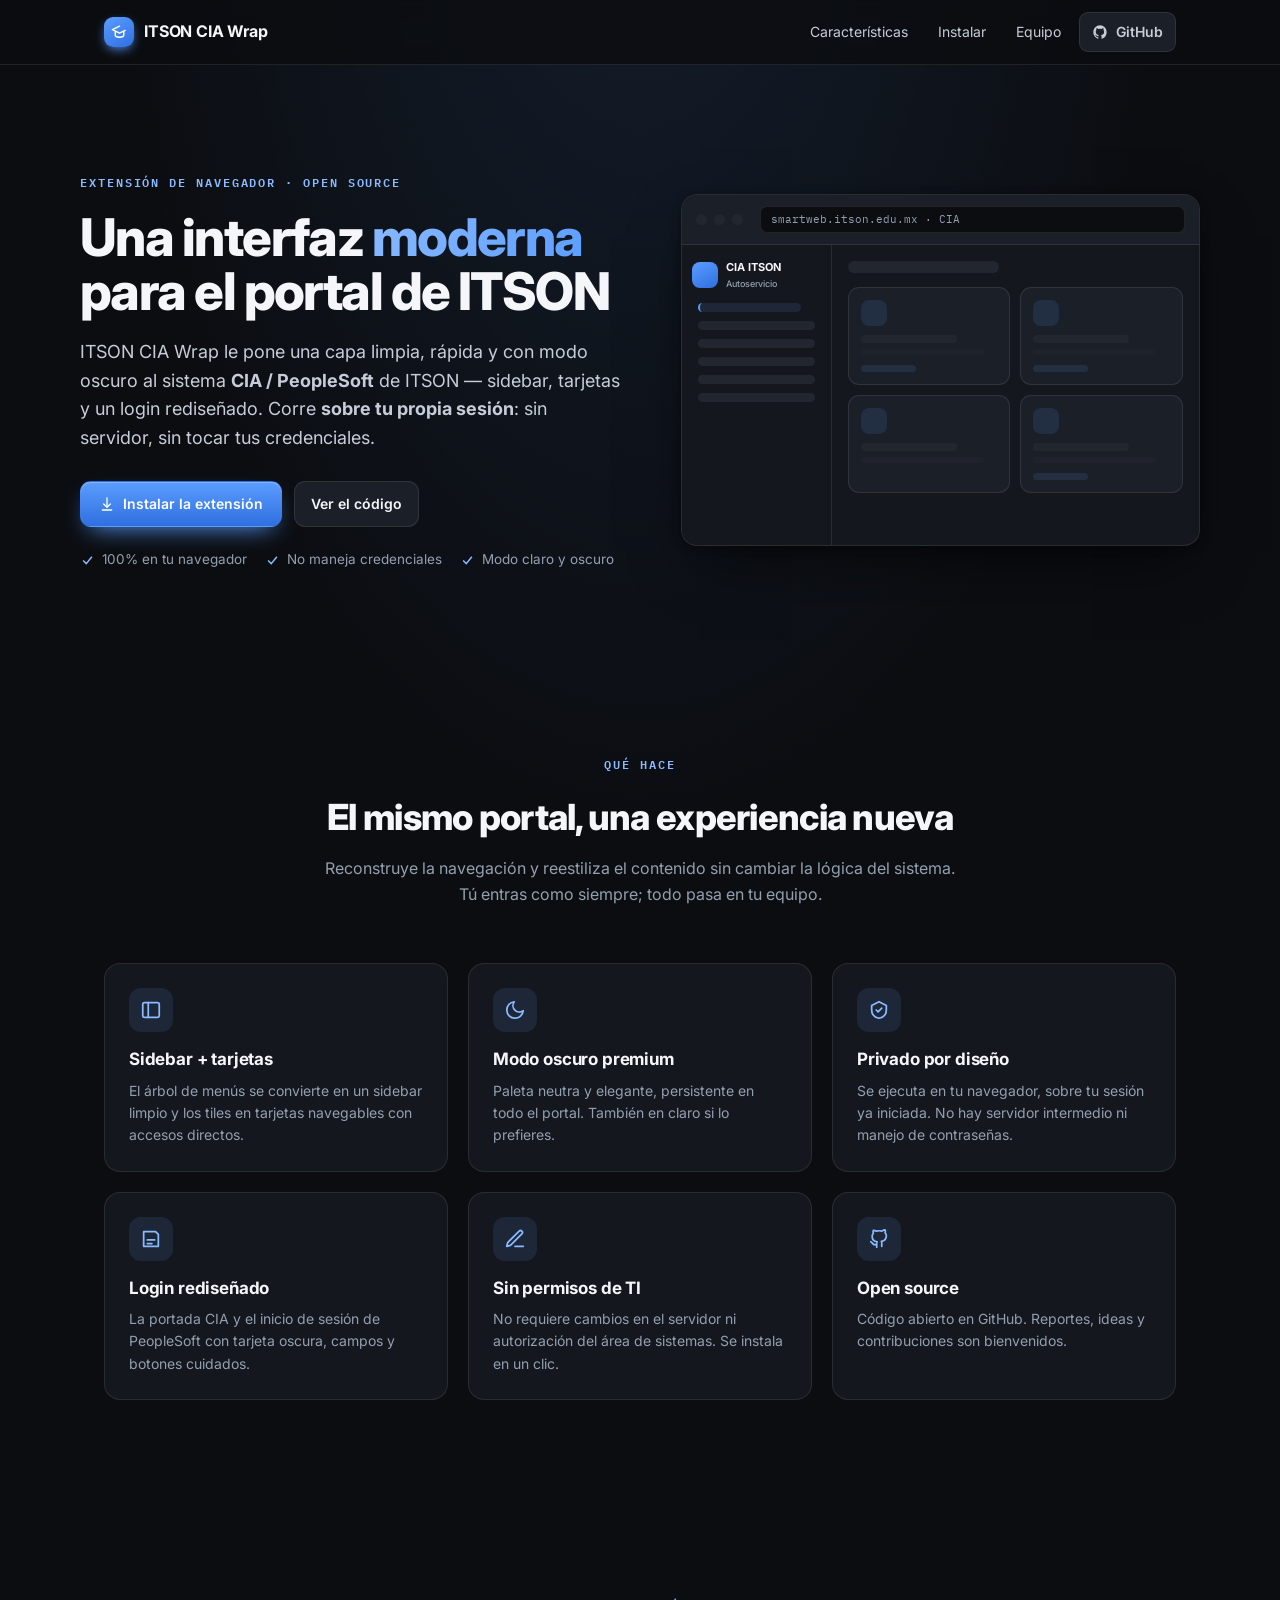
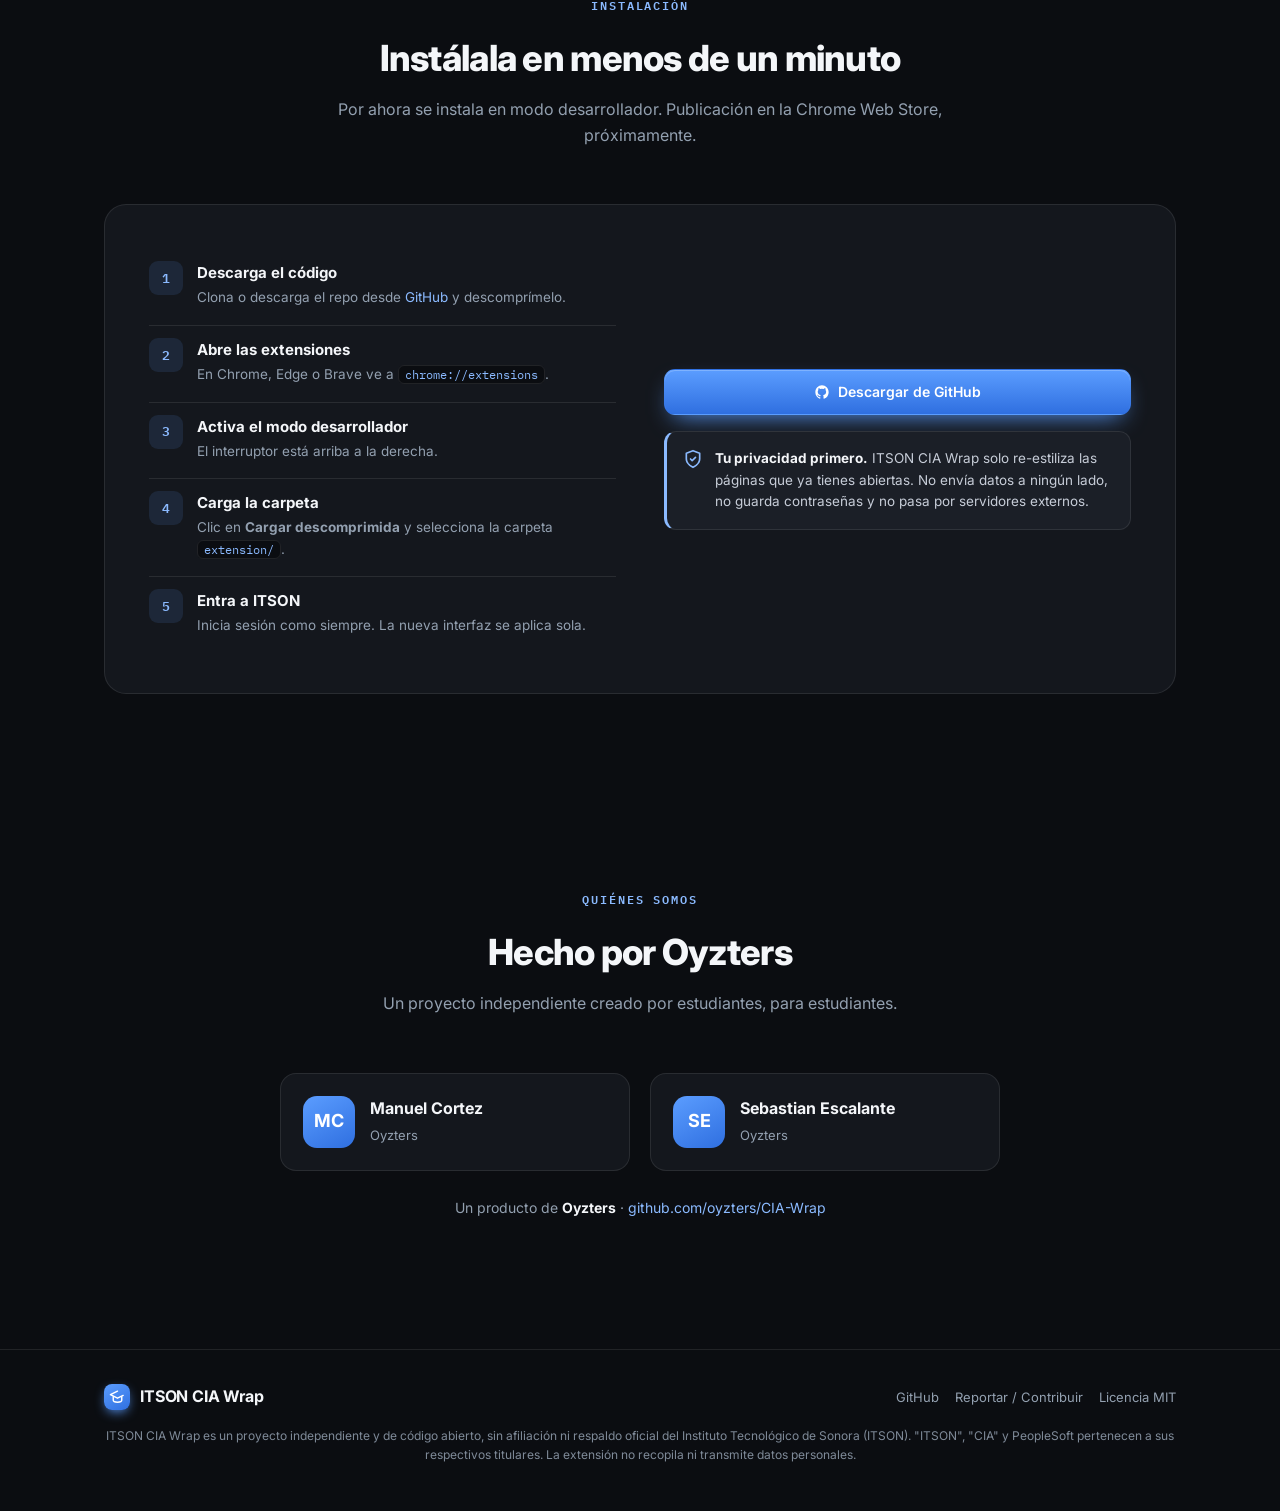
==== commit 77e08fab: "Renombrar a ITSON CIA Wrap (extension: manifest+popup+sidebar; landing: nav/hero/footer/title)" ====
--- a/index.html
+++ b/index.html
@@ -3,9 +3,9 @@
 <head>
 <meta charset="utf-8">
 <meta name="viewport" content="width=device-width, initial-scale=1">
-<title>CIA Wrap — Interfaz moderna para el portal de ITSON</title>
+<title>ITSON CIA Wrap — Interfaz moderna para el portal de ITSON</title>
 <meta name="description" content="Extensión de navegador que le pone una interfaz limpia, rápida y con modo oscuro al sistema CIA / PeopleSoft de ITSON. Corre sobre tu propia sesión: sin servidor, sin credenciales. Open source por Oyzters.">
-<meta property="og:title" content="CIA Wrap — Interfaz moderna para el portal de ITSON">
+<meta property="og:title" content="ITSON CIA Wrap — Interfaz moderna para el portal de ITSON">
 <meta property="og:description" content="Una capa limpia y con modo oscuro sobre el portal CIA / PeopleSoft de ITSON. 100% en tu navegador, open source.">
 <meta property="og:type" content="website">
 <link rel="preconnect" href="https://fonts.googleapis.com">
@@ -25,7 +25,7 @@
   *{box-sizing:border-box}
   html{scroll-behavior:smooth}
   body{margin:0; background:var(--bg); color:var(--ink); font-family:var(--sans); line-height:1.6;
-    -webkit-font-smoothing:antialiased;
+    -webkit-font-smoothing:antialiased; overflow-x:hidden;
     background-image:radial-gradient(60% 50% at 50% -8%, rgba(91,157,255,.12), transparent 70%);}
   a{color:inherit; text-decoration:none}
   .wrap{max-width:1120px; margin:0 auto; padding-inline:24px}
@@ -131,11 +131,26 @@
   .disclaimer{max-width:1120px; margin:16px auto 0; padding:0 24px; color:var(--muted); font-size:12px; line-height:1.6; text-align:center; opacity:.85}
 
   @media (max-width:880px){
-    .hero{grid-template-columns:1fr; gap:32px; padding-top:48px}
+    section{padding:64px 0}
+    .hero{grid-template-columns:1fr; gap:34px; padding:52px 0 44px}
+    .hero p.lead{font-size:16.5px}
+    .hero .cta{flex-direction:column}
+    .hero .cta .btn{width:100%; justify-content:center; padding-top:14px; padding-bottom:14px}
     .features{grid-template-columns:1fr}
-    .install{grid-template-columns:1fr; padding:26px}
+    .install{grid-template-columns:1fr; padding:26px; gap:26px}
+    .install .aside .btn{justify-content:center}
     .team{grid-template-columns:1fr}
+    .sec-head{margin-bottom:34px}
     .nav-links a:not(.btn){display:none}
+    .foot{justify-content:center; text-align:center; gap:10px 18px}
+    .foot .sp{display:none}
+  }
+  @media (max-width:480px){
+    .wrap{padding-inline:18px}
+    .hero h1{font-size:30px}
+    .hero .tags{gap:10px 16px}
+    .mock .app{grid-template-columns:120px 1fr}
+    .install{border-radius:18px}
   }
   @media (prefers-reduced-motion:reduce){*{transition:none!important; scroll-behavior:auto}}
 </style>
@@ -144,7 +159,7 @@
 
 <header class="nav">
   <div class="wrap nav-in">
-    <div class="brand"><span class="mk"><svg viewBox="0 0 24 24" fill="none" stroke="currentColor" stroke-width="2" stroke-linecap="round" stroke-linejoin="round"><path d="M12 3 2 8l10 5 8-4"/><path d="M6 11v5c0 1.5 2.7 2.6 6 2.6s6-1.1 6-2.6v-5"/></svg></span> CIA&nbsp;Wrap</div>
+    <div class="brand"><span class="mk"><svg viewBox="0 0 24 24" fill="none" stroke="currentColor" stroke-width="2" stroke-linecap="round" stroke-linejoin="round"><path d="M12 3 2 8l10 5 8-4"/><path d="M6 11v5c0 1.5 2.7 2.6 6 2.6s6-1.1 6-2.6v-5"/></svg></span> ITSON&nbsp;CIA&nbsp;Wrap</div>
     <nav class="nav-links">
       <a href="#features">Características</a>
       <a href="#install">Instalar</a>
@@ -160,7 +175,7 @@
     <div>
       <span class="eyebrow">Extensión de navegador · Open source</span>
       <h1>Una interfaz <span class="g">moderna</span> para el portal de ITSON</h1>
-      <p class="lead">CIA Wrap le pone una capa limpia, rápida y con modo oscuro al sistema <strong>CIA / PeopleSoft</strong> de ITSON — sidebar, tarjetas y un login rediseñado. Corre <strong>sobre tu propia sesión</strong>: sin servidor, sin tocar tus credenciales.</p>
+      <p class="lead">ITSON CIA Wrap le pone una capa limpia, rápida y con modo oscuro al sistema <strong>CIA / PeopleSoft</strong> de ITSON — sidebar, tarjetas y un login rediseñado. Corre <strong>sobre tu propia sesión</strong>: sin servidor, sin tocar tus credenciales.</p>
       <div class="cta">
         <a class="btn btn-primary" href="#install"><svg viewBox="0 0 24 24" fill="none" stroke="currentColor" stroke-width="2" stroke-linecap="round" stroke-linejoin="round"><path d="M12 3v12"/><path d="m7 12 5 5 5-5"/><path d="M5 21h14"/></svg>Instalar la extensión</a>
         <a class="btn btn-ghost" href="https://github.com/oyzters/CIA-Wrap" target="_blank" rel="noopener">Ver el código</a>
@@ -228,7 +243,7 @@
         <a class="btn btn-primary" href="https://github.com/oyzters/CIA-Wrap" target="_blank" rel="noopener" style="justify-content:center"><svg viewBox="0 0 24 24" fill="currentColor"><path d="M12 2C6.5 2 2 6.6 2 12.3c0 4.5 2.9 8.3 6.8 9.7.5.1.7-.2.7-.5v-1.7c-2.8.6-3.4-1.4-3.4-1.4-.4-1.2-1.1-1.5-1.1-1.5-.9-.6.1-.6.1-.6 1 .1 1.5 1 1.5 1 .9 1.6 2.4 1.1 3 .9.1-.7.3-1.1.6-1.4-2.2-.3-4.6-1.1-4.6-5 0-1.1.4-2 1-2.7-.1-.3-.4-1.3.1-2.7 0 0 .8-.3 2.7 1a9.4 9.4 0 0 1 5 0c1.9-1.3 2.7-1 2.7-1 .5 1.4.2 2.4.1 2.7.6.7 1 1.6 1 2.7 0 3.9-2.3 4.7-4.6 5 .4.3.7.9.7 1.9v2.8c0 .3.2.6.7.5A10.3 10.3 0 0 0 22 12.3C22 6.6 17.5 2 12 2z"/></svg>Descargar de GitHub</a>
         <div class="note">
           <svg viewBox="0 0 24 24" fill="none" stroke="currentColor" stroke-width="2" stroke-linecap="round" stroke-linejoin="round"><path d="M12 22s8-4 8-10V5l-8-3-8 3v7c0 6 8 10 8 10z"/><path d="m9 12 2 2 4-4"/></svg>
-          <p><b>Tu privacidad primero.</b> CIA Wrap solo re-estiliza las páginas que ya tienes abiertas. No envía datos a ningún lado, no guarda contraseñas y no pasa por servidores externos.</p>
+          <p><b>Tu privacidad primero.</b> ITSON CIA Wrap solo re-estiliza las páginas que ya tienes abiertas. No envía datos a ningún lado, no guarda contraseñas y no pasa por servidores externos.</p>
         </div>
       </div>
     </div>
@@ -251,13 +266,13 @@
 
 <footer>
   <div class="wrap foot">
-    <span class="brand"><span class="mk" style="width:26px;height:26px;border-radius:8px;display:inline-grid;place-items:center;color:#fff;background:linear-gradient(150deg,var(--brand),var(--brand-deep))"><svg viewBox="0 0 24 24" width="15" height="15" fill="none" stroke="currentColor" stroke-width="2" stroke-linecap="round" stroke-linejoin="round"><path d="M12 3 2 8l10 5 8-4"/><path d="M6 11v5c0 1.5 2.7 2.6 6 2.6s6-1.1 6-2.6v-5"/></svg></span> CIA Wrap</span>
+    <span class="brand"><span class="mk" style="width:26px;height:26px;border-radius:8px;display:inline-grid;place-items:center;color:#fff;background:linear-gradient(150deg,var(--brand),var(--brand-deep))"><svg viewBox="0 0 24 24" width="15" height="15" fill="none" stroke="currentColor" stroke-width="2" stroke-linecap="round" stroke-linejoin="round"><path d="M12 3 2 8l10 5 8-4"/><path d="M6 11v5c0 1.5 2.7 2.6 6 2.6s6-1.1 6-2.6v-5"/></svg></span> ITSON CIA Wrap</span>
     <span class="sp"></span>
     <a href="https://github.com/oyzters/CIA-Wrap" target="_blank" rel="noopener">GitHub</a>
     <a href="https://github.com/oyzters/CIA-Wrap/issues" target="_blank" rel="noopener">Reportar / Contribuir</a>
     <span>Licencia MIT</span>
   </div>
-  <p class="disclaimer">CIA Wrap es un proyecto independiente y de código abierto, sin afiliación ni respaldo oficial del Instituto Tecnológico de Sonora (ITSON). "ITSON", "CIA" y PeopleSoft pertenecen a sus respectivos titulares. La extensión no recopila ni transmite datos personales.</p>
+  <p class="disclaimer">ITSON CIA Wrap es un proyecto independiente y de código abierto, sin afiliación ni respaldo oficial del Instituto Tecnológico de Sonora (ITSON). "ITSON", "CIA" y PeopleSoft pertenecen a sus respectivos titulares. La extensión no recopila ni transmite datos personales.</p>
 </footer>
 
 </body>
